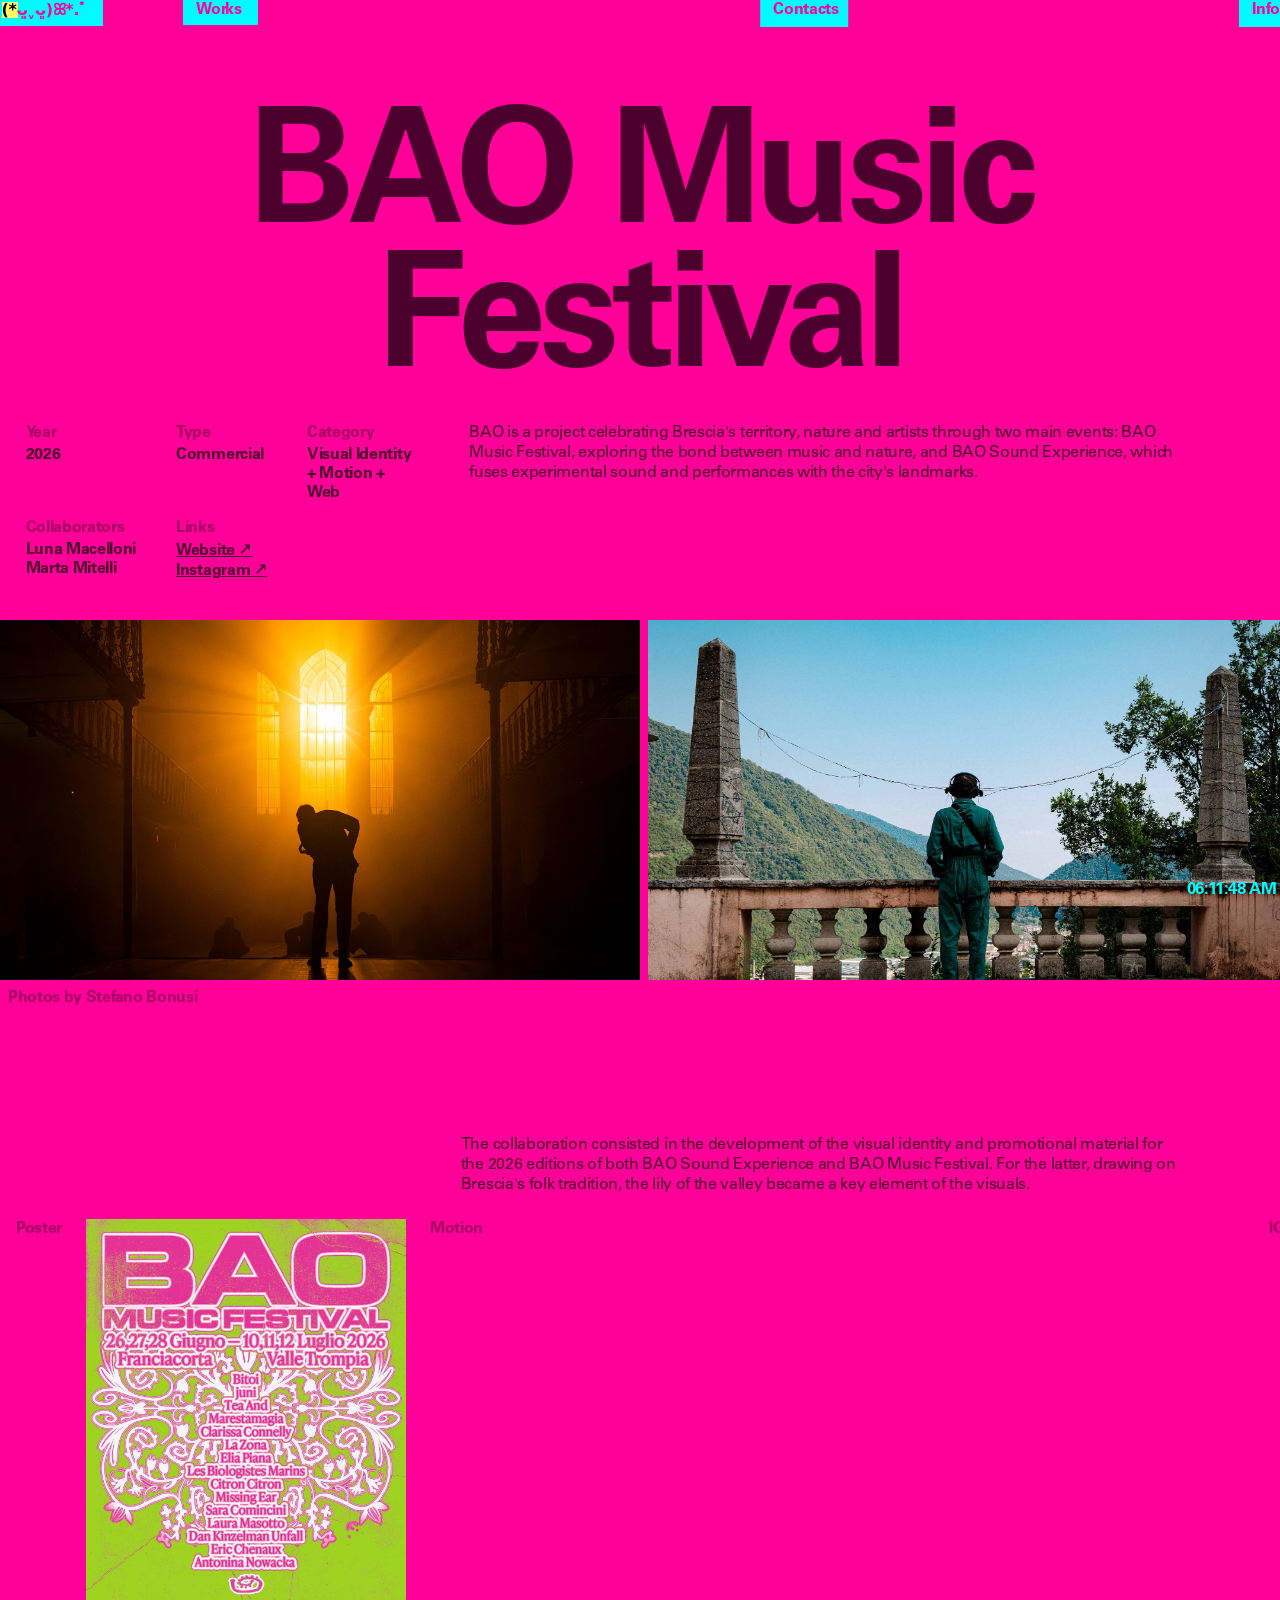
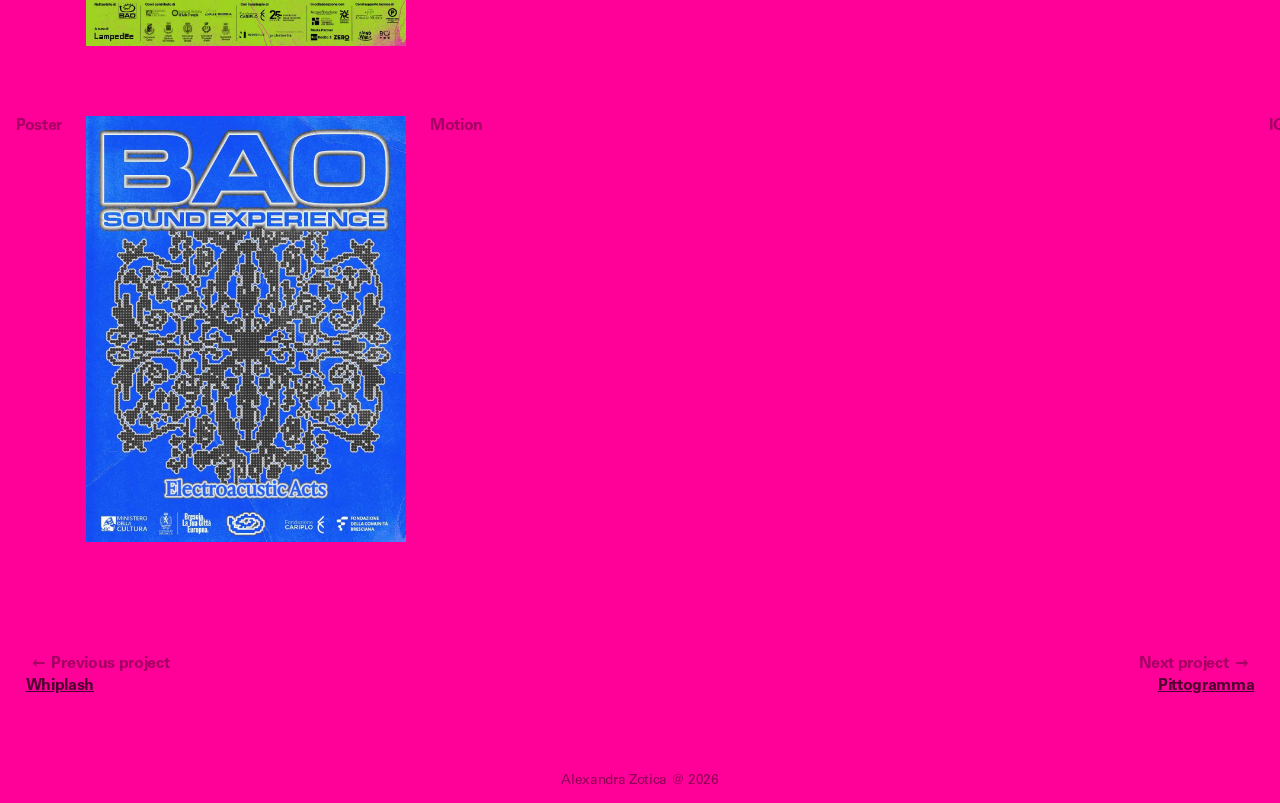
==== project/BAO-Music-Festival.html @ d44a7989 "Add website files" ====
<!DOCTYPE html>
<html lang="en">
<head>
    <meta charset="UTF-8">
    <meta name="viewport" content="width=device-width, initial-scale=1.0">
    <title>Alexandra Zotica - Portfolio (*ᴗ͈ˬᴗ͈)ꕤ*.ﾟ</title>
    <link rel="stylesheet" href="../style.css">
    <link rel="stylesheet" href="../project-page-style.css">
</head>
<body>

  <div id="custom-cursor"><div class="cursor-shape"></div></div>

  <span id="fixed">

<span id="az">
  <a href="../index.html" aria-label="Alexandra Zotica">
<span class="az-letter az-rest" style="--i:0;--d:.45s" aria-hidden="true">A</span><span class="az-letter az-rest" style="--i:1;--d:.405s" aria-hidden="true">l</span><span class="az-letter az-rest" style="--i:2;--d:.36s" aria-hidden="true">e</span><span class="az-letter az-rest" style="--i:3;--d:.315s" aria-hidden="true">x</span><span class="az-letter az-rest" style="--i:4;--d:.27s" aria-hidden="true">a</span><span class="az-letter az-rest" style="--i:5;--d:.225s" aria-hidden="true">n</span><span class="az-letter az-rest" style="--i:6;--d:.18s" aria-hidden="true">d</span><span class="az-letter az-rest" style="--i:7;--d:.135s" aria-hidden="true">r</span><span class="az-letter az-rest" style="--i:8;--d:.09s" aria-hidden="true">a</span><span class="az-letter az-rest" style="--i:9;--d:.045s" aria-hidden="true">&nbsp;</span><span class="az-letter az-rest" style="--i:10;--d:.405s" aria-hidden="true">Z</span><span class="az-letter az-rest" style="--i:11;--d:.333s" aria-hidden="true">o</span><span class="az-letter az-rest" style="--i:12;--d:.261s" aria-hidden="true">t</span><span class="az-letter az-rest" style="--i:13;--d:.189s" aria-hidden="true">i</span><span class="az-letter az-rest" style="--i:14;--d:.117s" aria-hidden="true">c</span><span class="az-letter az-rest" style="--i:15;--d:.045s" aria-hidden="true">a</span>
<span class="az-kao" aria-hidden="true">
  <span class="kao-rest">(*ᴗ͈ˬᴗ͈)ꕤ*.ﾟ</span>
  <span class="kao-hover">ദ്ദി(｡•̀ ,&lt;)~✩‧₊</span>
</span>
  </a>
</span>

<a class="menu-item menu-link" id="works" href="../see-all.html" data-hover-label="Works">
  <span class="label">Works</span>
</a>

<span class="menu-item flicker-item" id="contacts" data-hover-label="Contacts">
  <span class="label">Contacts</span>
  <span class="panel">
    <span class="content">
      <span class="links">
        <span id="email" class="row" data-hover-label="alexandrazotica.work@gmail.com"><a href="mailto:alexandrazotica.work@gmail.com">Email</a><span class="row-mask"></span></span>
        <span class="row" data-hover-label="@c0ldbluerain"><a href="https://www.instagram.com/c0ldbluerain/" target="_blank">Instagram</a><span class="row-mask"></span></span>
        <span class="row" data-hover-label="@alexandrazotica"><a href="https://vimeo.com/alexandrazotica" target="_blank">Vimeo</a><span class="row-mask"></span></span>
        <span class="row" data-hover-label="@alexandrazotica"><a href="https://www.linkedin.com/in/alexandrazotica/" target="_blank">Linkedin</a><span class="row-mask"></span></span>
      </span>
    </span>
  </span>
</span>

<span class="menu-item flicker-item" id="info" data-hover-label="Info">

  <span class="label">Info</span>
  <span class="panel">
    <span class="content">
      <span class="top-row">
        <p class="info-text">
          Alexandra Zotica is a designer working across motion, video and editorial design with an interest for 
          projects of social, political and cultural relevance. Romanian, raised and based in Milan,
          studied in Barcelona and Hong Kong.
        </p>
      </span>

      <span class="info-lower-row">

        <span class="container-info-block">
  <span class="info-block">
    <span class="info-block-title">Work</span>
    <span class="work-entries">

      <span class="work-entry">
        <span class="work-date">Jul 2025 – Present</span>
        <span class="work-title">BAO Music Festival</span>
        <span class="work-desc">Art director, graphic designer,
motion designer & video editor</span>
      </span>

      <span class="work-entry">
        <span class="work-date">Sept 2023 - Jun 2025</span>
        <span class="work-title">Lab Immagine - Politecnico di Milano</span>
        <span class="work-desc">Motion designer, videomaker
and photographer</span>
      </span>

      <span class="work-entry">
        <span class="work-date">Nov 2024</span>
        <span class="work-title">Filmmaker Festival</span>
        <span class="work-desc">Volunteered as video editor
and photographer</span>
      </span>

    </span>
  </span>
</span>

<span class="container-info-block">
  <span class="info-block">
    <span class="info-block-title">Education</span>
    <span class="work-entries">

      <span class="work-entry">
        <span class="work-date">2024 – Present</span>
        <span class="work-title">Master’s Degree
in Communication Design</span>
        <span class="work-desc">Politecnico di Milano
Milan, Italy</span>
      </span>

      <span class="work-entry">
        <span class="work-date">Jan 2026 - May 2026</span>
        <span class="work-title">Erasmus Experience
in Illustration</span>
        <span class="work-desc">Hong Kong Design Institute, Hong Kong</span>
      </span>

      <span class="work-entry">
        <span class="work-date">2021 - 2024</span>
        <span class="work-title">Bachelor’s Degree
in Communication Design</span>
        <span class="work-desc">Politecnico di Milano
Milan, Italy</span>
      </span>

       <span class="work-entry">
        <span class="work-date">Jan 2024 - Jun 2024</span>
        <span class="work-title">Erasmus Experience
in Audiovisual Design</span>
        <span class="work-desc">ESDi - Universitat Ramon Ull
Barcelona, Spain</span>
      </span>

    </span>
  </span>
</span>

        <span class="container-info-block">
          <span class="info-block">
            <span class="info-block-title">Exhibitions</span>
            <span class="info-block-years">
              <span class="year-group">
                <span class="year-label">2026</span>
                <span class="info-block-list">
                  <span><a href="https://streambeefvibes.densitydesign.org" target="_blank">Stream Beef Vibes</a>, Stecca 3, Milan</span>
                </span>
              </span>

              <span class="year-group">
                <span class="year-label">2025</span>
                <span class="info-block-list">
                  <span><a href="https://www.meetcenter.it/en/event/the-new-atlas-of-digital-art-2025-immersive-frontiers/" target="_blank">The New Atlas of Digital Art</a>, MEET, Milan</span>
                  <span><a href="https://www.graphicdays.it/neologia/everything-that-i-am-not-alexandra-zotica/" target="_blank">Neologia</a>, Graphic Days, Turin</span>
                  <span><a href="https://www.instagram.com/reel/DIoC3P-IA_e/?utm_source=ig_web_copy_link&stkn=MzRlODBiNWFlZA==" target="_blank">Anthropogenic Scenarios</a>, Salone Satellite, Milan</span>
                  <span><a href="https://www.instagram.com/reel/DI9LnVRoRi1/?utm_source=ig_web_copy_link&stkn=MzRlODBiNWFlZA==" target="_blank">Interdependence</a>, Fabbrica del Vapore, Milan</span>
                  <span><a href="https://www.instagram.com/p/DH8GaDlteWu/?utm_source=ig_web_copy_link&stkn=MzRlODBiNWFlZA==" target="_blank">Uffa Film Fest</a>, Urbino</span>
                </span>
              </span>

              <span class="year-group">
                <span class="year-label">2024</span>
                <span class="info-block-list">
                  <span><a href="https://www.antidisciplinarylab.it/rawscenarios/" target="_blank">Raw Scenarios</a>, Dotdotdot, Milan</span>
                </span>
              </span>
            </span>
          </span>

          <span class="info-block">
            <span class="info-block-title" style="padding-right:1.5rem">Features</span>
            <span class="info-block-years">
              <span class="year-group">
                <span class="year-label">2025</span>
                <span class="info-block-list">
                  <span>Graincore March</span>
                  <span>Urbanvoid Vol.2</span>
                </span>
              </span>

              <span class="year-group">
                <span class="year-label">2024</span>
                <span class="info-block-list">
                  <span><a href="https://www.nomosedizioni.it/libro/9791259582126" target="_blank">Design della Comunicazione. Vent'anni di nuovo</a></span>
                </span>
              </span>
            </span>
          </span>
        </span>

      </span>

    </span>
  </span>

</span>

  <span class="hour">14:37:22</span>

</span>

<header class="project-header"
  data-collaborators="Luna Macelloni, Marta Mitelli"
  data-links="Website|https://www.progettobao.com; Instagram|https://www.instagram.com/progetto.bao/">

  <span class="project-title" id="project-title">BAO Music Festival</span>

  <div class="project-body">
    <div class="project-attrs" id="project-attrs"></div>

    <div class="project-description">
  <p>BAO is a project celebrating Brescia's territory, nature and artists through two main events: BAO Music Festival, exploring the bond between music and nature, and BAO Sound Experience, which fuses experimental sound and performances with the city's landmarks.</p>
</div>
  </div>
</header>

<section class="project-gallery-h">
  <figure>
    <img src="../assets/projects/BAO/bao-1.jpg" alt="BAO 2026 poster" loading="lazy" style="--w: 50vw; --w-mobile: 80vw;">
  </figure>
    <figure>
    <img src="../assets/projects/BAO/bao-6.jpg" alt="BAO 2026 poster" loading="lazy" style="--w: 50vw; --w-mobile: 80vw;">
  </figure>
  <figure>
    <img src="../assets/projects/BAO/bao-4.jpg" alt="BAO 2026 poster" loading="lazy" style="--w: 50vw; --w-mobile: 80vw;">
  </figure>
  <figure>
    <img src="../assets/projects/BAO/bao-5.jpg" alt="BAO 2026 poster" loading="lazy" style="--w: 50vw; --w-mobile: 80vw;">
  </figure>
</section>

<span class="photo-caption">Photos by Stefano Bonusi</span>

<div class="project-footer">
  <div class="project-description">
  <p>The collaboration consisted in the development of the visual identity and promotional material for the 2026 editions of both BAO Sound Experience and BAO Music Festival. For the latter, drawing on Brescia's folk tradition, the lily of the valley became a key element of the visuals.</p>
</div>
</div>

<section class="project-gallery-h">

  <div class="gallery-label"><span>Poster</span></div>
  <figure>
    <img src="../assets/projects/BAO/bao-poster 1.jpg" alt="BAO poster" loading="lazy" alt="BAO 2026 poster" loading="lazy" style="--w: 25vw; --w-mobile: 80vw;">
  </figure>

  <div class="gallery-label"><span>Motion</span></div>

  <figure>
      <a class="video-full-link" 
     href="https://www.instagram.com/reel/DW4Go3JAXb-/?utm_source=ig_web_copy_link&stkn=MzRlODBiNWFlZA==" 
     target="_blank" 
     rel="noopener"
     data-cursor-label="Watch full video"
     >
    <video data-src="../assets/projects/BAO/bao-11.mp4" muted loop playsinline webkit-playsinline preload="none"  style="--w: 18.8vw; --w-mobile: 75vw;"></video>
  </a>
  </figure>
  <figure>
    <video src="../assets/projects/BAO/bao-12.mp4" muted autoplay loop playsinline webkit-playsinline preload="auto" style="--w: 18.8vw; --w-mobile: 75vw;"></video>
  </figure>
  <figure>
      <a class="video-full-link" 
     href="https://www.instagram.com/reel/DXFI6l3E9Tg/?utm_source=ig_web_copy_link&stkn=MzRlODBiNWFlZA==" 
     target="_blank" 
     rel="noopener"
     data-cursor-label="Watch full video"
     >
    <video data-src="../assets/projects/BAO/bao-13.mp4" muted loop playsinline webkit-playsinline preload="none"  style="--w: 18.8vw; --w-mobile: 75vw;"></video>
  </a>  </figure>

    <div class="gallery-label"><span>IG Posts</span></div>
      
      <figure class="figure-quad">
  <div class="figure-quad-row">
      <img src="../assets/projects/BAO/bao-18.jpg" alt="BAO poster" loading="lazy">
      <img src="../assets/projects/BAO/bao-19.jpg" alt="BAO poster" loading="lazy">
  </div>
    <div class="figure-quad-row">
      <img src="../assets/projects/BAO/bao-20.jpg" alt="BAO poster" loading="lazy">
       <img src="../assets/projects/BAO/bao-21.jpg" alt="BAO poster" loading="lazy">
    </div>
      </figure>


            <div class="gallery-label"><span>Website</span></div>
<figure>
 <a class="video-full-link" 
     href="https://www.progettobao.com/franciacorta-w1/" 
     target="_blank" 
     rel="noopener"
     data-cursor-label="Check out the website"
     >
    <video data-src="../assets/projects/BAO/bao-26.mp4" muted loop playsinline webkit-playsinline preload="none"  style="--w: 30vw; --w-mobile: 80vw;"></video>
  </a>  </figure>

</section>

<section class="project-gallery-h">

    <div class="gallery-label"><span>Poster</span></div>

  <figure>
    <img src="../assets/projects/BAO/bao-poster 2.jpg" loading="lazy" style="--w: 25vw; --w-mobile: 80vw;">
  </figure>

    <div class="gallery-label"><span>Motion</span></div>

    <figure>
      <a class="video-full-link" 
     href="https://www.instagram.com/reel/DXwuQZBCSAP/?utm_source=ig_web_copy_link&stkn=MzRlODBiNWFlZA==" 
     target="_blank" 
     rel="noopener"
     data-cursor-label="Watch full video"
     >
    <video data-src="../assets/projects/BAO/bao-14.mp4" muted loop playsinline webkit-playsinline preload="none" style="--w: 18.8vw; --w-mobile: 75vw;"></video>
  </a>
</figure>
<figure>
      <a class="video-full-link" 
     href="https://www.instagram.com/reel/DWWvMkqCdSr/?utm_source=ig_web_copy_link&stkn=NTc4MTIwNjQ2YQ==" 
     target="_blank" 
     rel="noopener"
     data-cursor-label="Watch full video"
     >
    <video data-src="../assets/projects/BAO/bao-15.mp4" muted loop playsinline webkit-playsinline preload="none" style="--w: 18.8vw; --w-mobile: 75vw;"></video>
  </a>  </figure>
  <figure>
      <a class="video-full-link" 
     href="https://www.instagram.com/reel/DUGiog3lasC/?utm_source=ig_web_copy_link&stkn=MzRlODBiNWFlZA==" 
     target="_blank" 
     rel="noopener"
     data-cursor-label="Watch full video"
     >
    <video data-src="../assets/projects/BAO/bao-16.mp4" muted loop playsinline webkit-playsinline preload="none" style="--w: 18.8vw; --w-mobile: 75vw;"></video>
  </a>  </figure>

      <div class="gallery-label"><span>IG Posts</span></div>

<figure class="figure-quad">
  <div class="figure-quad-row">
      <img src="../assets/projects/BAO/bao-22.jpg" alt="BAO poster" loading="lazy">
      <img src="../assets/projects/BAO/bao-23.jpg" alt="BAO poster" loading="lazy">
  </div>
    <div class="figure-quad-row">
      <img src="../assets/projects/BAO/bao-24.jpg" alt="BAO poster" loading="lazy">
       <img src="../assets/projects/BAO/bao-25.jpg" alt="BAO poster" loading="lazy">
    </div>
      </figure>

            <div class="gallery-label"><span>Website</span></div>
<figure>
 <a class="video-full-link" 
     href="https://www.progettobao.com/bao-sound-experience/" 
     target="_blank" 
     rel="noopener"
     data-cursor-label="Check out the website"
     >
    <video data-src="../assets/projects/BAO/bao-27.mp4" muted loop playsinline webkit-playsinline preload="none" style="--w: 30vw; --w-mobile: 80vw;"></video>
  </a>  </figure>
</section>

<footer class="site-footer">
  <p>Alexandra Zotica @ 2026</p>
</footer>
    <script src="../script.js"></script>
    <script src="../project-page.js"></script>
</body>
</html>
---- style.css ----
/* ==========================================================================
   FONTS
   ========================================================================== */

@font-face {
	font-family: 'Univers';
	src: url('assets/font/Univers-Bold.otf') format('opentype');
	font-weight: 700;
	font-style: normal;
	font-display: swap;
}

@font-face {
	font-family: 'Univers';
	src: url('assets/font/Univers.otf') format('opentype');
	font-weight: 500;
	font-style: normal;
	font-display: swap;
}

/* ---- Loader ---- */
#loader {
  position: fixed;
  inset: 0;
  z-index: 9997;               /* below the glitch overlay (9998) so the exit can play over it */
  display: none;
  flex-direction: column;
  justify-content: flex-end;
  padding: 2rem;
  background: var(--glitch-deep);
  color: var(--glitch-bright);
}
html.loading #loader { display: flex; }
html.loading { overflow: hidden; }

#loader-label {
  font-size: .8rem;
  letter-spacing: .2em;
  text-transform: uppercase;
  opacity: .7;
}

#loader-count {
  font-size: clamp(6rem, 22vw, 20rem);
  line-height: .85;
  font-variant-numeric: tabular-nums;
  text-shadow: -4px 0 rgba(0, 90, 255, .9), 4px 0 rgba(0, 251, 255, .45);
  animation: loader-jitter .6s steps(1, end) infinite;
}

#loader-bar {
  height: 2px;
  margin-top: 1.5rem;
  background: rgba(0, 251, 255, .2);
}
#loader-bar i {
  display: block;
  width: 0;
  height: 100%;
  background: var(--glitch-bright);
  box-shadow: 0 0 12px var(--glitch-bright);
}

@media (prefers-reduced-motion: reduce) {
  #loader-count { animation: none; }
}

/* ==========================================================================
   RESET / BASE
   ========================================================================== */

* {
  cursor: none; /* hide the native cursor everywhere */
}

html, body {
  margin: 0;
  padding: 0;
}

:root{
	--base-font: 'Univers', system-ui, -apple-system, 'Segoe UI', Roboto, Helvetica, Arial, sans-serif;
  --sticky-offset: 6rem;
  --scrollbar-color: rgb(255, 0, 153);
  --accent-bg: rgb(255, 0, 153); /* new — shared background driver */
}

body {
  font-family: var(--base-font);
  font-weight: 700;
  font-size: 1rem;
  color: rgba(0, 0, 0, 0.7);
  letter-spacing: -0.02em;
  background-color: var(--accent-bg);   /* was a literal rgb() value */
  transition: background-color .3s ease;
  overflow-x: hidden;
}

a {
    text-decoration: none;
    color: inherit;
    color:rgba(0, 0, 0, 0.7);
}

/* ==========================================================================
   CUSTOM CURSOR
   ========================================================================== */

#custom-cursor {
  position: fixed;
  top: 0;
  left: 0;
  pointer-events: none;
  z-index: 999999;
    mix-blend-mode: difference;
}

.cursor-shape {
  width: 20px;
  height: 20px;
  background-color: rgb(255, 0, 153);
  clip-path: inset(2px); /* square */
  transform: scale(1);
  transform-origin: center;
  transition: transform .15s ease;
  z-index: 999999;
}

.cursor-shape.hover-target {
  transform: scale(1.8);
}

.dust-particle {
  position: fixed;
  top: 0;
  left: 0;
  pointer-events: none;
  z-index: 999998; /* under #custom-cursor's 999999 */
  mix-blend-mode: difference;
  background-color: rgb(255, 0, 153);
  opacity: 0.9;
  transition: transform .6s ease-out, opacity .6s ease-out;
  will-change: transform, opacity;
}

/* ==========================================================================
   HEADER / FIXED NAV (name, clock, Works / Contacts / Info menus)
   ========================================================================== */

#fixed {
  gap: 0.25rem;
  position: fixed;
  top: 0;
  left: 0;
  right: 0;
  width: 100%;
  display: flex;
  flex-direction: row;
  justify-content: space-between;
  box-sizing: border-box;
  z-index: 95000;      /* new — higher than #hover-display */
}

#az a {
  display: inline-flex;
  align-items: baseline;
  overflow: hidden;
  color: rgb(255, 0, 153);
  background-color: rgba(0, 251, 255, 1); /* was missing the alpha value — invalid before */
  padding: 0rem 1rem 0.4rem 0.1rem;
  mix-blend-mode: difference;
}

.menu-item.menu-link {
  display: inline-block;
  background-color: rgb(255, 0, 153);
  padding: 0rem 1rem 0.4rem 0.8rem;
}

.az-letter {
  display: inline-block;
  white-space: pre;
}

.az-rest {
  max-width: 0;
  opacity: 0;
  overflow: hidden;
  transition: max-width 0s step-end, opacity .08s linear;
  transition-delay: var(--d);
}

#az:hover .az-rest {
  max-width: 1.5em;
  opacity: 1;
  transition-delay: calc(.15s + var(--i) * .045s);
  transition-timing-function: step-end, linear;
}

.az-z-short {
  max-width: 1.2em;
  opacity: 1;
  transition: max-width .2s ease, opacity .12s ease;
  transition-delay: .405s; /* both words now finish erasing at exactly this moment */
}

#az:hover .az-z-short {
  max-width: 0;
  opacity: 0;
  transition: max-width .15s ease .05s, opacity .1s ease .05s;
}

#az .az-kao {
  display: inline-block;
  position: relative;
  white-space: nowrap;
  font-family: "Noto Sans Malayalam", system-ui, sans-serif;
  transition: margin-left .35s ease;
}

/* at rest: only the first face */
#az .kao-hover {
  display: none;
}

/* on hover: swap faces and leave a gap after the name */
#az:hover .kao-rest {
  display: none;
}
#az:hover .kao-hover {
  display: inline;
}
#az:hover .az-kao {
  margin-left: .4em;
}

.hour {
  color: rgba(0, 251, 255);
  font-size: 1.05rem;
  letter-spacing: -0.02em;
    position: fixed;
  bottom: 0rem;
  right: 0.2rem;
  z-index: 10;
}

/* ---- Menu-item mask-expand panel (shared behavior) ---- */

.menu-item {
  position: relative;
  align-self: flex-start;   /* don't stretch to #fixed's full height */
  --panel-width: 100%;
  --panel-height: 100%;
    z-index: 1;
}

.menu-item.show-menu {
  z-index: 2;
}

.menu-item .label {
  position: relative;
  z-index: 100000;
  display: inline-block;   /* so it only wraps the word "Info", not the full flex width */
  color: rgba(0, 251, 255);
  transition: opacity .2s ease;
}

.menu-item.show-menu .label {
  opacity: 0;
  pointer-events: none;
}

.menu-item .panel {
  position: absolute;
  left: -0.8rem;
  width: calc(100% + 1.4rem);   
  height: calc(100% + 0.5rem);   
  z-index: 1;
  background-color: rgb(255, 0, 153);
  transition: width .3s ease, height .3s ease, top .3s ease, left .3s ease;
}

.menu-item.show-menu .panel {
  top: 0;
  left: 0;
    backdrop-filter: blur(4px);
  -webkit-backdrop-filter: blur(4px);
}

.flicker-item .panel.flicker {
  animation: panel-flicker .12s steps(1, end) 2;
}

@keyframes panel-flicker {
  0%, 100% { opacity: 1; }
  50%      { opacity: 0; }
}

.menu-item .panel .content {
  display: none;
  white-space: nowrap;
  padding: 1.5rem 0rem;
  font-weight: 500;
  text-align: left;
  color: rgb(0, 0, 0);
}

.menu-item.show-menu .panel .content {
  display: flex;
  flex-direction: column;   
}

.menu-item.show-menu {
  --panel-width: clamp(16rem, 90vw, 32rem);
  --panel-height: clamp(22rem, 100vh, 40rem);
}

.menu-item.show-menu .panel {
  top: 0;
  right: 0;
  left: auto;              
  width: calc(var(--panel-width) + 2rem);
height: calc(var(--panel-height) + 0.1rem);
}

.content .row {
  position: relative;
  display: block;
}

.content .row-mask {
  position: absolute;
  width: 94%;                  /* narrower than the row, not edge-to-edge */
  background-color: rgb(255, 0, 153, 0.85);  /* matches your panel color */
  pointer-events: none;
  transition: opacity .2s ease;
}

.content .row:hover .row-mask {
  opacity: 0;
}

/* ---- Works / Contacts (flyout panels, wide link rows) ---- */

.top-row {
  display: flex;
  flex-direction: row;
  align-items: flex-start;
  gap: 1.5rem;
}

.links {
  display: flex;
  flex-direction: column;
}

#works {
  transform: translateX(clamp(-20rem, -20vw, 0rem));
}

#contacts { 
  transform: translateX(clamp(-6rem, -6vw, 0rem));
}

#works.show-menu .panel, #contacts.show-menu .panel {
  position: absolute;
  top: 0;
  left: -1rem;      /* was 0 — now extends further left of the label */
  right: auto;
  width: calc(var(--panel-width)+2rem);
  height: calc(var(--panel-height)+0.1rem);
  overflow: visible;
  background-color: rgba(0, 251, 255, 0.85);
  padding: 1.5rem 1.5rem 0.5rem 2rem;
  transition: width .3s ease, height .3s ease, left .3s ease;
}

#works.show-menu .panel .content, #contacts.show-menu .panel .content {
  position: static;       /* was fixed — panel now handles positioning, content just flows inside it */
  display: flex;
  flex-direction: column;
  align-items: flex-start;
}

#works .content .row a, #contacts .content .row a {
  font-size: clamp(2.5rem, 6vw, 5rem);
  font-weight: 700;
}

#works .content .row-mask, #contacts .content .row-mask {
  top: 0;
  left: 2%;
  width: 95%;
  height: 80%;
}

/* ---- Info panel (bio, work, education, exhibitions, features) ---- */

.info-text {
  margin: 0 0 .8rem 0;
  font-weight: 500;
  white-space: normal;
  max-width: min(25rem, 90vw);
      color:rgba(0, 0, 0, 0.7);
}

.container-info-block {
    display: flex;
    flex-direction: column;
    gap: 1rem;
}

.info-block {
  display: flex;
  flex-direction: row;
  align-items: flex-start;
  gap: 1.5rem;
  margin-top: 1rem;
  white-space: normal;
}

.info-block-title {
  flex: 0 0 auto;           
  font-weight: 700;
  font-size: 1.2rem;
color:rgba(0, 0, 0, 0.7);
}

.info-block-list {
  display: flex;
  flex-direction: column;
  font-weight: 500;
      color:rgba(0, 0, 0, 0.7);
}

.info-block-list a {
  text-decoration: underline;
}

.info-block-years {
  display: flex;
  flex-direction: column;
  gap: .8rem;
}

#info.show-menu {
  --panel-width: clamp(70rem, 150vw, 80rem);
  --panel-height: clamp(24rem, 80vh, 56rem);
}

#info.show-menu .panel {
    background-color: rgba(0, 251, 255, 0.85);
}

#info.show-menu .panel .content {
  padding-left: 1rem;
}

.year-group {
  display: flex;
  flex-direction: row;
  align-items: flex-start;
  gap: 1rem;
        color:rgba(0, 0, 0, 0.7);
}

.year-label {
  flex: 0 0 auto;
  width: 3rem;
  font-weight: 500;
}

.intro-text {
  margin: 0 0 1rem 35rem;
  font-weight: 500;
  white-space: normal;
  max-width: min(30rem, 100vw);
      color:rgba(0, 0, 0, 0.7);
}

.info-lower-row {
  display: flex;
  flex-direction: row;
  align-items: flex-start;
  gap: 2rem;
}

.work-entries {
  display: flex;
  flex-direction: column;
  gap: 1.2rem;
}

.work-entry {
  display: flex;
  flex-direction: column;
  gap: .2rem;
}

.work-date {
  font-size: .8em;
  font-weight: 500;
  color: rgba(0, 0, 0, 0.7);
}

.work-title {
  font-weight: 700;
    color: rgba(0, 0, 0, 0.7);
}

.work-desc {
  font-weight: 500;
  white-space: normal;
  max-width: 16rem;
      color: rgba(0, 0, 0, 0.7);
}

/* ==========================================================================
   RESPONSIVE — MOBILE / SMALL SCREENS
   ========================================================================== */

@media (max-width: 768px) {

  .hour {
  display: none;
}

  /* ---- Header nav: stack instead of wrap awkwardly ---- */
  #fixed {
    display: flex;
  flex-wrap: wrap;
  align-items: flex-start;
  justify-content: space-between;   /* or space-around */
  gap: 0.5rem;
  }

  .menu-item,
.menu-item.menu-link {
  flex: 0 0 auto;
  text-align: left;
}

#works { max-width: 3rem; transform: none; }
#info {transform: none}
#contacts     { max-width: 4.5rem; transform:none; }   /* enough to fit "Contacts" on one line */

.menu-item .label,
.menu-item.menu-link {
  white-space: nowrap;
}

  #contacts.show-menu .panel {
    right: 0;
    left: auto;
    height: clamp(12rem, 23vh, 50rem);
    width: clamp(12rem, 22vh, 20rem);
    padding: 0rem 1rem 2rem 1rem;
  }

  /* ---- Info panel: full-width, single column ---- */
  
  #info.show-menu .panel {
  left: auto;
  right: 0;
  width: 83vw;
  height: 90vh;
  font-size: clamp(0.95rem, 2vw, 1rem);
  height: clamp(31.3rem, 83.5vh, 62.6rem); 
  overflow-y:auto;
}

#info.show-menu .panel .content {
  padding: 1rem 1rem;
}

  .info-lower-row {
    flex-direction: column;
    gap: 1.25rem;
  }

  .info-block {
    flex-direction: column;
    gap: 0.5rem;

  }

  .info-block-title {
    width: auto;
  }

  .intro-text {
    margin: 0 0 1rem 0; /* the 35rem desktop offset breaks entirely on mobile */
    max-width: 100%;
  }

  /* ---- Video info row: smaller, safer margins ---- */
  #video-label {
    font-size: clamp(1.1rem, 5vw, 1.6rem);
  }

    /* ---- emoji fix ---- */
  #az.kao-swap .kao-rest {
    display: none;
  }
  #az.kao-swap .kao-hover {
    display: inline;
  }
  #az.kao-swap .az-kao {
    margin-left: .4em;
  }
}

@media (max-width: 480px) {
  /* ---- Extra-narrow phones: tighten further ---- */
  #info.show-menu {
    --panel-width: 100vw;
    --panel-height: 100vh;
  }

  #info.show-menu .panel {
    top: 0;
  left: auto;
  right: 0;
  border-radius: 0;
  }
}

.site-footer {
  text-align: center;
  font-size: 0.85rem;
  font-weight: 500;
  opacity: 0.6;
  color:  rgba(0, 0, 0, 0.75);
}
---- project-page-style.css ----
/* fixed — excludes the cursor from the blur */
html:has(#info.show-menu) body > *:not(#fixed):not(#custom-cursor),
html:has(#works.show-menu) body > *:not(#fixed):not(#custom-cursor),
html:has(#contacts.show-menu) body > *:not(#fixed):not(#custom-cursor) {
  filter: blur(20px);
  transition: filter .3s ease;
}

.menu-item .label {
       color: rgb(255, 0, 153);
}

.menu-item .panel {
  background-color: rgba(0, 251, 255);
}

.menu-item.menu-link {
         color: rgb(255, 0, 153);
  display: inline-block;
  background-color: rgba(0, 251, 255);
  padding: 0rem 1rem 0.4rem 0.8rem;
}

.project-header {
  display: flex;
  flex-direction: column;
  align-items: center;
  text-align: center;
  padding: 12vh 2vw 2rem;   /* raise or lower the title by changing 30vh */
}

.project-title {
  font-size: 10rem;
  letter-spacing: -0.4rem;
  line-height: .9;
  max-width: 100%;
  overflow-wrap: break-word;
}
.project-body {
  align-self: stretch;               /* full width, so the columns can split */
  display: grid;
  grid-template-columns: 1fr 2fr;    /* attributes left, paragraph right */
  gap: 4vw;
  margin-top: 3vh;
  text-align: left;
}

.project-attrs {
  display: grid;
  grid-template-columns: repeat(3, auto);
  justify-content: start;
  gap: 1em 2.5em;
  font-size: 1rem;
}

.attr { display: flex; flex-direction: column; gap: .2em; }
.attr-label { opacity: .5; }
.attr-value { display: flex; flex-direction: column; }
.attr-value a { text-decoration: underline; }

.project-description {
font-weight: 500;
  max-width: 80ch;
}

.project-description p {
margin-top: 0;
}

@media (max-width: 700px) {
 .project-title {
font-size: clamp(3rem, 16vw, 7rem);
letter-spacing: -0.15rem;}
.project-body { grid-template-columns: 1fr; }
.project-description { order: 1; }
.project-attrs { order: 2; }
}

.project-gallery-h,
.project-gallery-v {
  gap: 0.5rem;
  display: flex;
  align-items: flex-start;   /* add this line */
  overflow-x: auto;
  overflow-y: hidden;
  padding: 0.5rem 0 0 0;
  scroll-snap-type: x proximity;
  scroll-padding-left: 2vw;
  overscroll-behavior-x: contain;
  scrollbar-width: none;
}

.project-gallery-h::-webkit-scrollbar, .project-gallery-v::-webkit-scrollbar { display: none; }

.project-gallery-h figure, .project-gallery-v figure {
  flex: 0 0 auto;
  margin: 0;
  scroll-snap-align: start;
}

.project-gallery-h img,
.project-gallery-h video,
.figure-center-video video {
  display: block;
  height: auto;
  width: var(--w, auto);         
  max-width: none;
  user-select: none;
  -webkit-user-drag: none;
}

.project-gallery-v img,
.project-gallery-v video {
  display: block;
  height: 70vh;
  width: auto;          /* was 80vw: this is what forced everything into the same box */
  max-width: none;
  user-select: none;
  -webkit-user-drag: none;
}

.photo-caption {
display: block;
  padding: 0.5rem 0.5rem 0;   /* the 2vw lines the caption up with the header */
  opacity: .5;
}

#gallery-cursor {
  position: fixed;
  top: 0;
  left: 0;
  z-index: 10000;
  padding: 0 .8em .8em;
  color: rgba(0, 251, 255);
  mix-blend-mode: difference;
  font-size: 1rem;
  white-space: nowrap;
  pointer-events: none;
  opacity: 0;
  transition: opacity .2s ease;
}

#gallery-cursor.visible { opacity: 1; }

/* hide your round cursor only while the label is showing */
.gallery-hover #custom-cursor { opacity: 0 !important; }

.figure-quad {
  flex: 0 0 auto;
  margin: 0;
  scroll-snap-align: start;
  width: 40vh;
  display: flex;
  flex-direction: column;
  gap: 0.5rem;
}

.figure-quad-row {
  display: flex;
  gap: 0.5rem;
}

.figure-quad img {
  width: 50%;
  height: auto;
  display: block;
  user-select: none;
  -webkit-user-drag: none;
}

.gallery-scroll-label {
  display: none;
}

.video-watch-button {
  display: none;
}

.figure-center-video {
  display: flex;
  flex-direction: column;
  align-items: center;
  margin: 0;
}

@media (max-width: 700px) {
  body {
    font-size: 0.98rem;
  }
  
  .project-gallery-h img,
  .project-gallery-h video,
  .figure-center-video video {
    width: var(--w-mobile, var(--w, auto));
  }

  .project-gallery-v img,
  .project-gallery-v video {
    height: 50vh;
  }

  .gallery-label span {
    max-width: 6rem;
    font-size: 0.85rem;
  }

  .photo-caption {
    font-size: 0.85rem;
  }

  .project-nav {
    padding: 2rem 4vw;
  }

  .project-nav-title {
    font-size: 0.95rem;
  }

  .figure-quad {
  width: 35vh;
  display: flex;
  flex-direction: column;
  gap: 0.5rem;
}

.figure-quad img {
  width: 50%;
  height: auto;
  display: block;
  user-select: none;
  -webkit-user-drag: none;
}

.gallery-scroll-label {
    display: flex;
    justify-content: flex-end;
    align-items: center;
    gap: 0.4em;
  padding: 0.4rem 0.8rem 0 0;
    font-size: 0.9rem;
    opacity: 0.6;
  }

  .gallery-scroll-arrow {
    display: inline-block;
    animation: nudge-next 1.2s ease-in-out infinite;
  }

  .gallery-scroll-arrow.at-end {
    animation: nudge-prev 1.2s ease-in-out infinite;
  }

   .video-watch-button {
    display: flex;
    align-items: center;
    gap: 0.5em;
    width: fit-content;
    margin-top: 0.5rem;
    padding: 0rem 0.5rem 0.9rem 0;
    background: rgba(0, 251, 255);
    color: rgb(255, 0, 153);
  }

  .video-watch-button svg {
    width: 1.3em;
    height: 1.3em;
    flex-shrink: 0;
  }

  .video-watch-button span {
    white-space: nowrap;
    font-size: 0.9rem;
  }

   #pittogramma-gallery-1 figure {
    order: 1;
  }

  #pittogramma-gallery-1 figure:has(video) {
    order: -1;
  }
}

.project-footer {
  display: grid;
  grid-template-columns: 1fr 2fr;   /* same as .project-body */
  gap: 4vw;                         /* same as .project-body */
  padding-top: 8rem;            /* 2vw matches the header's side padding */
}

.project-footer .project-description {
  grid-column: 2;
}

.project-footer img,
.project-footer video {
  grid-row: 2;
  width: 100%;
  height: auto;
  display: block;
}

@media (max-width: 700px) {
  .project-footer { grid-template-columns: 1fr; padding: 4rem 0 0 0.5rem;}
  .project-footer .project-description { grid-column: 1; }
}

.gallery-label {
  flex: 0 0 auto;
  display: flex;
  align-items: top;         /* vertically centred between the two figures */
  justify-content: center;
  padding: 0 1rem;             /* breathing room next to each figure */
  scroll-snap-align: start;
}

.gallery-label span {
  max-width: 9rem;             /* long labels wrap onto extra lines instead of widening the gap */
  text-align: center;
  white-space: normal;
  opacity: .5;
}

.project-nav {
  display: flex;
  justify-content: space-between;
  gap: 2rem;
  padding: 4rem 2vw;
}

.project-nav-link {
  display: flex;
  flex-direction: column;
  gap: .2em;
}

.project-nav-link.next { margin-left: auto; text-align: right; }

.project-nav-label { opacity: .5; }
.project-nav-title { text-decoration: underline; }

.project-nav-arrow {
  display: inline-block;
  margin: 0 .4em;
}

.project-nav-link.prev .project-nav-arrow { animation: nudge-prev 1.2s ease-in-out infinite; }
.project-nav-link.next .project-nav-arrow { animation: nudge-next 1.2s ease-in-out infinite; }

@keyframes nudge-prev {
  0%, 100% { transform: translateX(0); }
  50%      { transform: translateX(-.6em); }
}

@keyframes nudge-next {
  0%, 100% { transform: translateX(0); }
  50%      { transform: translateX(.6em); }
}

@media (prefers-reduced-motion: reduce) {
  .project-nav-arrow { animation: none !important; }
}

.video-full-link {
  display: block;
  cursor: none; /* let the custom cursor take over, like the rest of the site */
}

.video-full-link video {
  pointer-events: none; /* clicks pass through to the <a>, not the video element */
}

/* add this to project-page-style.css */
.video-link-hover #gallery-cursor {
  opacity: 0 !important;
}

#video-cursor {
  position: fixed;
  top: 0;
  left: 0;
  z-index: 10000;
  display: flex;
  align-items: center;
  gap: .5em;
  padding: 0em 0.7em 0.7em 0;
  background: rgba(0, 251, 255);
  color: rgb(255, 0, 153);
  white-space: nowrap;
  pointer-events: none;
  opacity: 0;
  transform: translate(-50%, -50%);
  transition: opacity .2s ease;
}

#video-cursor.visible { opacity: 1; }

#video-cursor svg {
  width: 2em;
  height: 2em;
  flex-shrink: 0;
}

/* hide the default round cursor while this one is active */
.video-link-hover #custom-cursor { opacity: 0 !important; }

.figure-center-video {
  display: flex;
  flex-direction: column;
  align-items: center;
  margin: 0;
}

.figure-center-video .video-watch-button {
  align-self: flex-start;   /* overrides the parent's align-items just for this child */
}
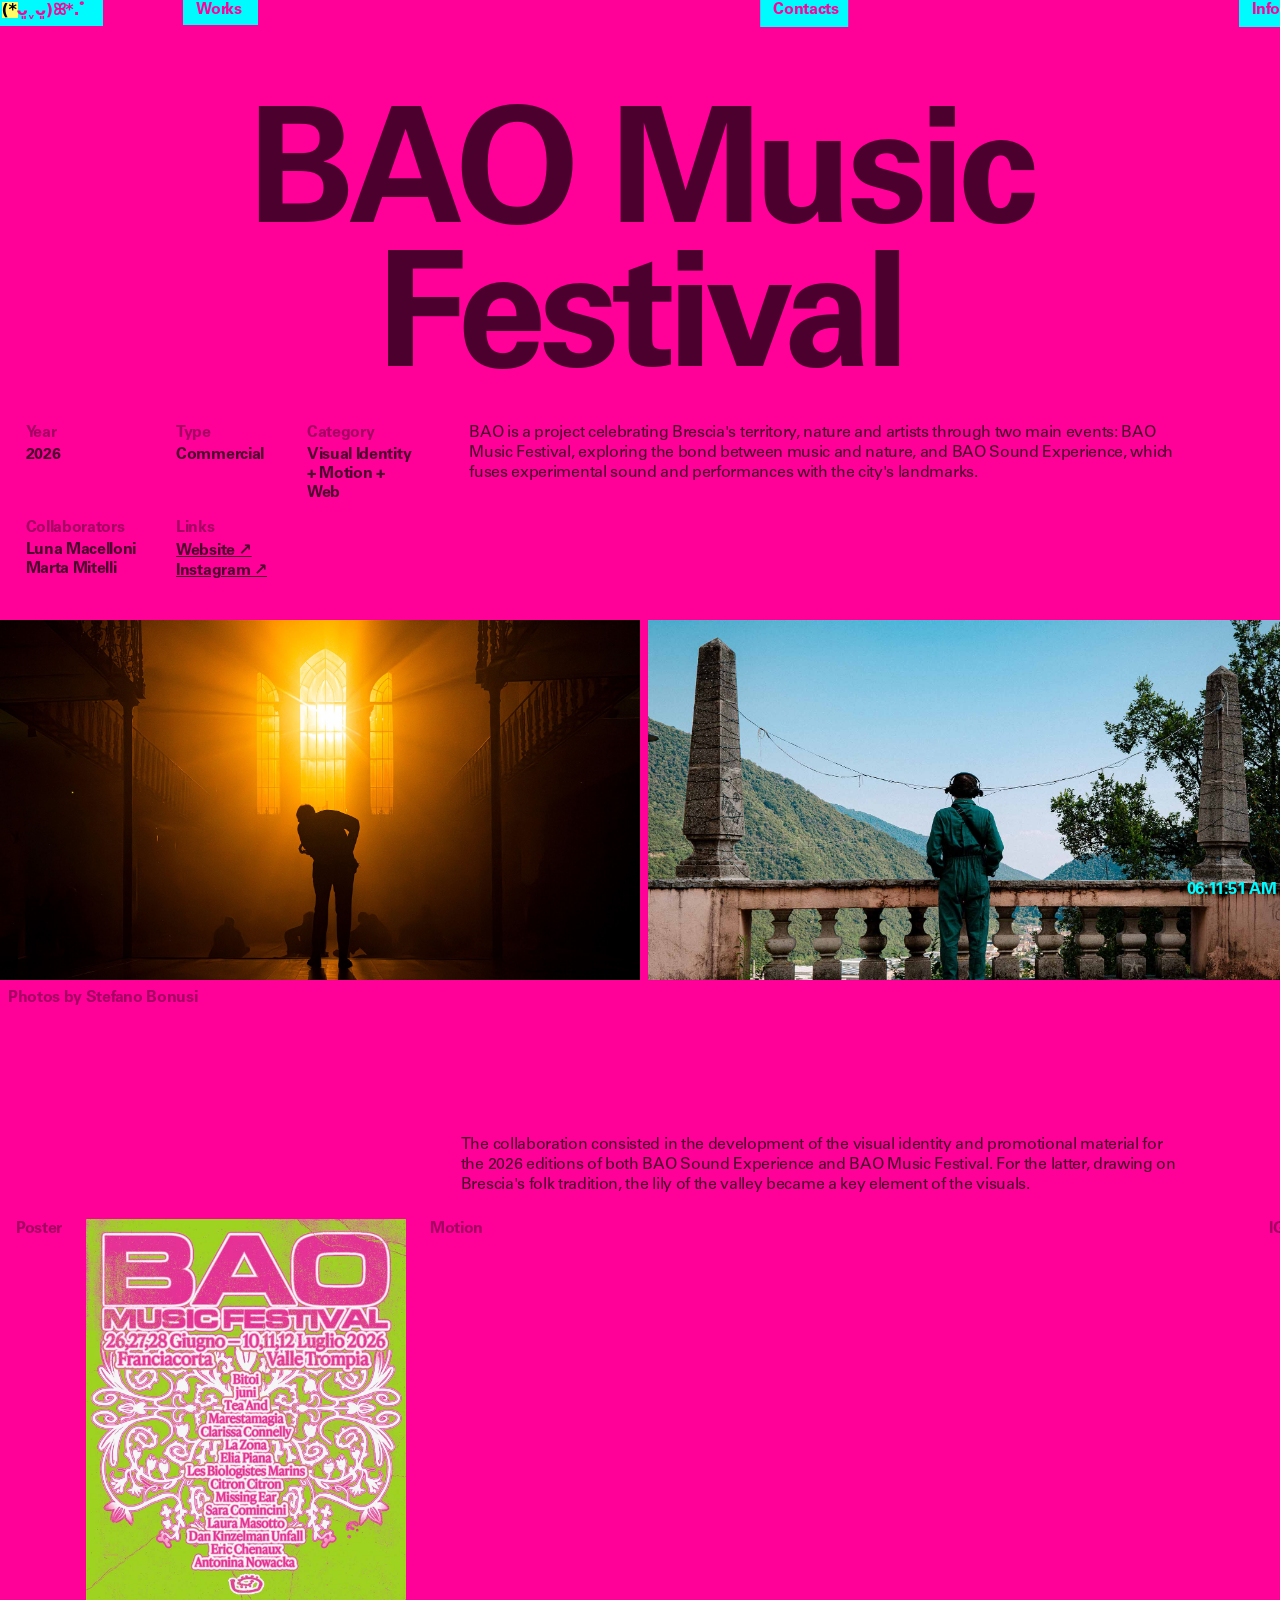
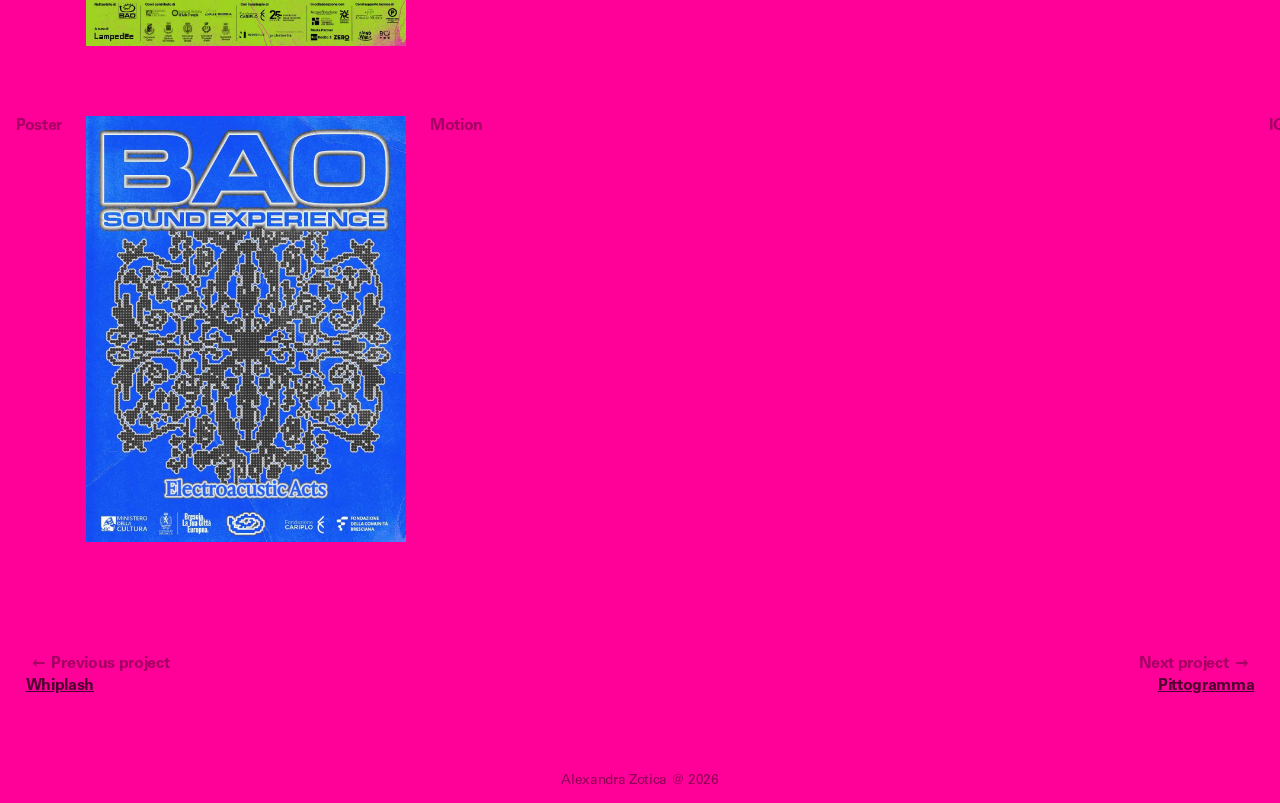
==== commit 9e535035: "Mobile fixes and styling updates" ====
--- a/project/BAO-Music-Festival.html
+++ b/project/BAO-Music-Festival.html
@@ -206,16 +206,16 @@
 
 <section class="project-gallery-h">
   <figure>
-    <img src="../assets/projects/BAO/bao-1.jpg" alt="BAO 2026 poster" loading="lazy" style="--w: 50vw; --w-mobile: 80vw;">
+    <img src="../assets/projects/BAO/bao-1.jpg" alt="BAO 2026 poster" style="--w: 50vw; --w-mobile: 80vw;">
   </figure>
     <figure>
-    <img src="../assets/projects/BAO/bao-6.jpg" alt="BAO 2026 poster" loading="lazy" style="--w: 50vw; --w-mobile: 80vw;">
-  </figure>
-  <figure>
-    <img src="../assets/projects/BAO/bao-4.jpg" alt="BAO 2026 poster" loading="lazy" style="--w: 50vw; --w-mobile: 80vw;">
-  </figure>
-  <figure>
-    <img src="../assets/projects/BAO/bao-5.jpg" alt="BAO 2026 poster" loading="lazy" style="--w: 50vw; --w-mobile: 80vw;">
+    <img src="../assets/projects/BAO/bao-6.jpg" alt="BAO 2026 poster"  style="--w: 50vw; --w-mobile: 80vw;">
+  </figure>
+  <figure>
+    <img src="../assets/projects/BAO/bao-4.jpg" alt="BAO 2026 poster"  style="--w: 50vw; --w-mobile: 80vw;">
+  </figure>
+  <figure>
+    <img src="../assets/projects/BAO/bao-5.jpg" alt="BAO 2026 poster"  style="--w: 50vw; --w-mobile: 80vw;">
   </figure>
 </section>
 
@@ -231,7 +231,7 @@
 
   <div class="gallery-label"><span>Poster</span></div>
   <figure>
-    <img src="../assets/projects/BAO/bao-poster 1.jpg" alt="BAO poster" loading="lazy" alt="BAO 2026 poster" loading="lazy" style="--w: 25vw; --w-mobile: 80vw;">
+    <img src="../assets/projects/BAO/bao-poster 1.jpg" alt="BAO poster" alt="BAO 2026 poster" style="--w: 25vw; --w-mobile: 80vw;">
   </figure>
 
   <div class="gallery-label"><span>Motion</span></div>
@@ -263,12 +263,12 @@
       
       <figure class="figure-quad">
   <div class="figure-quad-row">
-      <img src="../assets/projects/BAO/bao-18.jpg" alt="BAO poster" loading="lazy">
-      <img src="../assets/projects/BAO/bao-19.jpg" alt="BAO poster" loading="lazy">
+      <img src="../assets/projects/BAO/bao-18.jpg" alt="BAO poster">
+      <img src="../assets/projects/BAO/bao-19.jpg" alt="BAO poster">
   </div>
     <div class="figure-quad-row">
-      <img src="../assets/projects/BAO/bao-20.jpg" alt="BAO poster" loading="lazy">
-       <img src="../assets/projects/BAO/bao-21.jpg" alt="BAO poster" loading="lazy">
+      <img src="../assets/projects/BAO/bao-20.jpg" alt="BAO poster">
+       <img src="../assets/projects/BAO/bao-21.jpg" alt="BAO poster">
     </div>
       </figure>
 
@@ -291,7 +291,7 @@
     <div class="gallery-label"><span>Poster</span></div>
 
   <figure>
-    <img src="../assets/projects/BAO/bao-poster 2.jpg" loading="lazy" style="--w: 25vw; --w-mobile: 80vw;">
+    <img src="../assets/projects/BAO/bao-poster 2.jpg" style="--w: 25vw; --w-mobile: 80vw;">
   </figure>
 
     <div class="gallery-label"><span>Motion</span></div>
@@ -329,12 +329,12 @@
 
 <figure class="figure-quad">
   <div class="figure-quad-row">
-      <img src="../assets/projects/BAO/bao-22.jpg" alt="BAO poster" loading="lazy">
-      <img src="../assets/projects/BAO/bao-23.jpg" alt="BAO poster" loading="lazy">
+      <img src="../assets/projects/BAO/bao-22.jpg" alt="BAO poster">
+      <img src="../assets/projects/BAO/bao-23.jpg" alt="BAO poster">
   </div>
     <div class="figure-quad-row">
-      <img src="../assets/projects/BAO/bao-24.jpg" alt="BAO poster" loading="lazy">
-       <img src="../assets/projects/BAO/bao-25.jpg" alt="BAO poster" loading="lazy">
+      <img src="../assets/projects/BAO/bao-24.jpg" alt="BAO poster">
+       <img src="../assets/projects/BAO/bao-25.jpg" alt="BAO poster">
     </div>
       </figure>
 
--- a/style.css
+++ b/style.css
@@ -519,6 +519,11 @@
 /* ==========================================================================
    RESPONSIVE — MOBILE / SMALL SCREENS
    ========================================================================== */
+@media (hover: none) and (pointer: coarse) {
+  #custom-cursor {
+    display: none;
+  }
+}
 
 @media (max-width: 768px) {
 
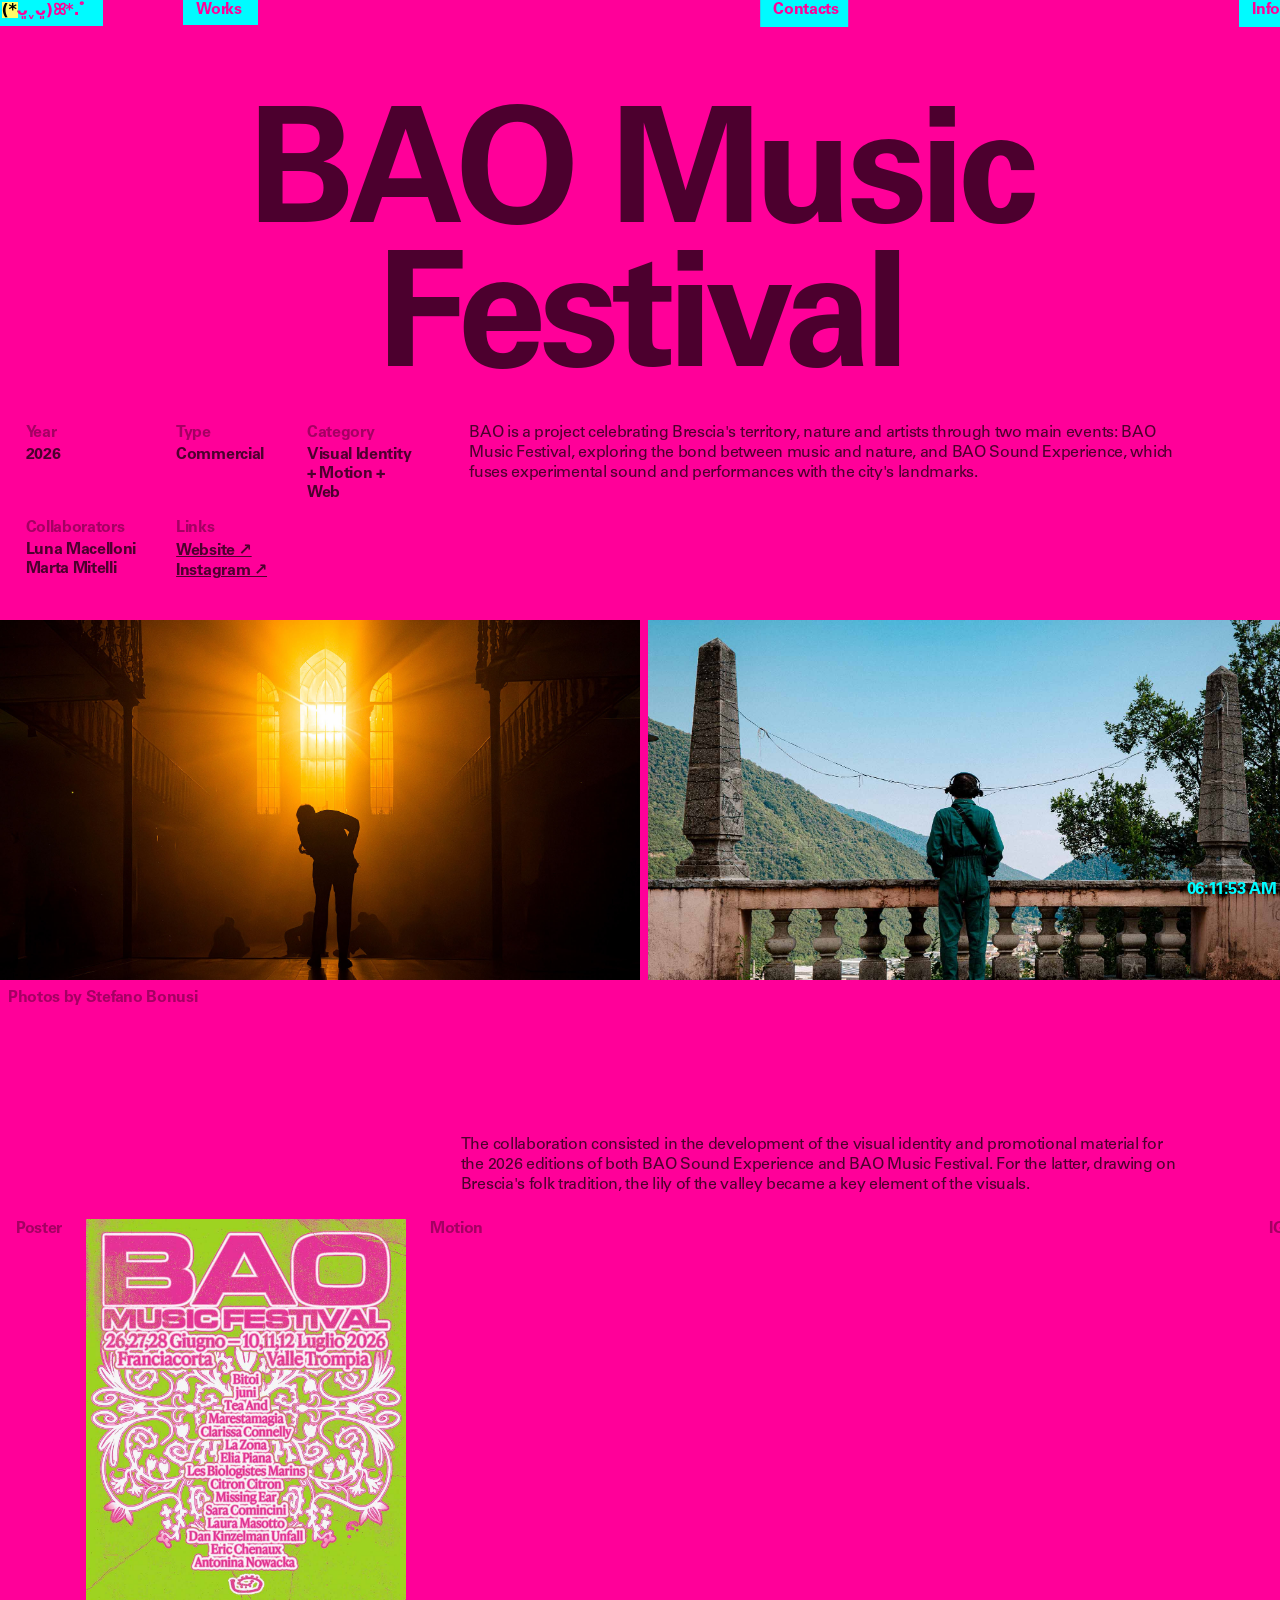
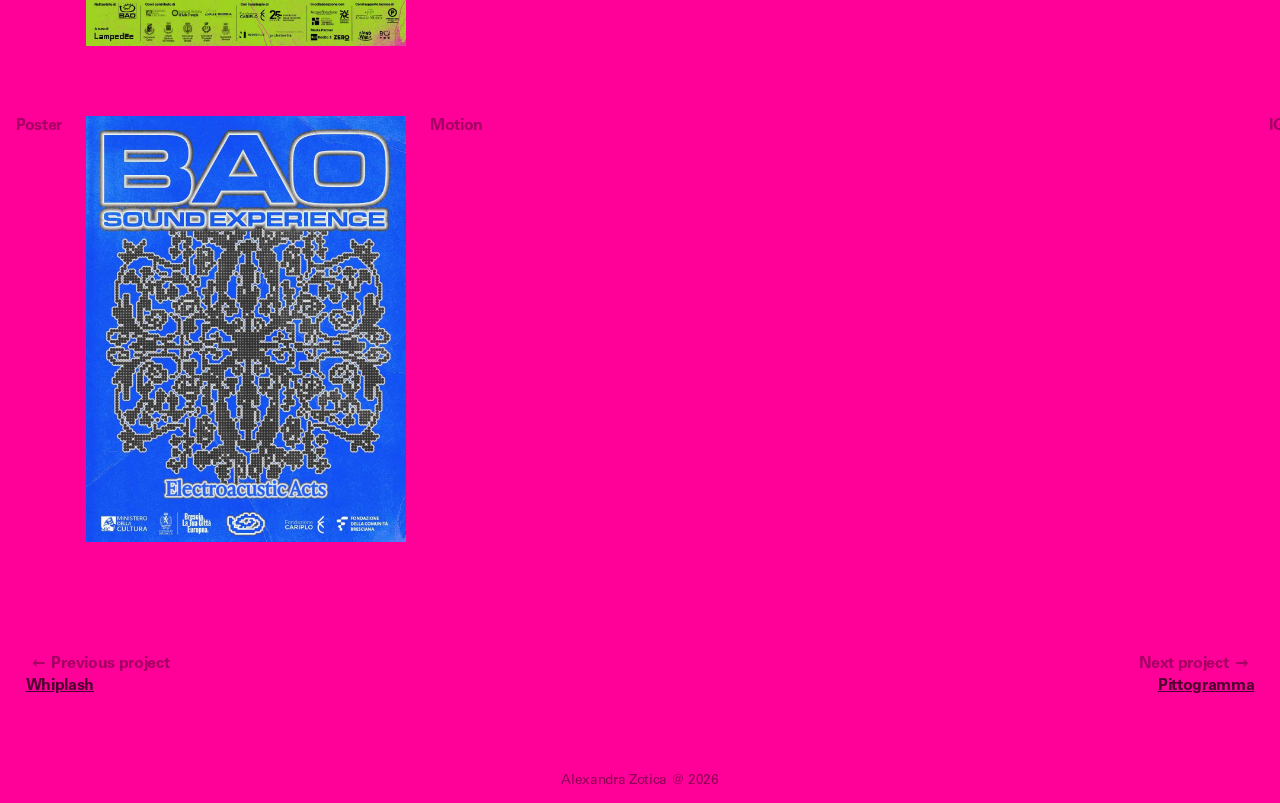
==== commit 586bf1e3: "Mobile fixes and styling updates" ====
--- a/project/BAO-Music-Festival.html
+++ b/project/BAO-Music-Festival.html
@@ -353,6 +353,8 @@
 <footer class="site-footer">
   <p>Alexandra Zotica @ 2026</p>
 </footer>
+
+<span id="hover-display"></span>
     <script src="../script.js"></script>
     <script src="../project-page.js"></script>
 </body>
--- a/style.css
+++ b/style.css
@@ -540,6 +540,15 @@
   gap: 0.5rem;
   }
 
+  .content .row a {
+    position: relative;
+    z-index: 2;
+  }
+
+  .content .row-mask {
+    z-index: 1;
+  }
+
   .menu-item,
 .menu-item.menu-link {
   flex: 0 0 auto;
@@ -565,15 +574,14 @@
 
   /* ---- Info panel: full-width, single column ---- */
   
-  #info.show-menu .panel {
-  left: auto;
-  right: 0;
-  width: 83vw;
-  height: 90vh;
-  font-size: clamp(0.95rem, 2vw, 1rem);
-  height: clamp(31.3rem, 83.5vh, 62.6rem); 
-  overflow-y:auto;
-}
+   #info.show-menu .panel {
+    left: auto;
+    right: 0;
+    width: 83vw;
+    font-size: clamp(0.95rem, 2vw, 1rem);
+    height: clamp(31.3rem, calc(83.5vh - var(--sticky-offset)), calc(62.6rem - var(--sticky-offset)));
+    overflow-y: auto;
+  }
 
 #info.show-menu .panel .content {
   padding: 1rem 1rem;
@@ -639,3 +647,52 @@
   color:  rgba(0, 0, 0, 0.75);
 }
 
+#hover-display {
+  position: fixed;
+  display: block;
+  padding: 2rem 0rem;
+  bottom: 0rem;
+  height: var(--sticky-offset);
+  line-height: 9rem;
+  font-size: 10rem;
+  font-weight: 700;
+  color: rgba(0, 251, 255, 0);
+  pointer-events: none;
+  transition: color .2s ease, background-color .3s ease;
+  z-index: 10000;
+}
+
+
+#hover-display.visible {
+  color: rgb(255, 0, 153);
+  background-color: rgba(0, 251, 255);
+}
+
+html:has(#info.show-menu) #az,
+html:has(#info.show-menu) .hour,
+html:has(#info.show-menu) #hover-display.visible,
+html:has(#works.show-menu) #az,
+html:has(#works.show-menu) .hour,
+html:has(#works.show-menu) #hover-display.visible,
+html:has(#contacts.show-menu) #az,
+html:has(#contacts.show-menu) .hour,
+html:has(#contacts.show-menu) #hover-display.visible {
+  color: rgba(0, 0, 0, 0.8);
+  transition: color .3s ease;
+}
+
+@media (max-width: 768px) {
+
+#hover-display {
+  padding: 1.5rem 0rem;
+  bottom: 0rem;
+  height: var(--sticky-offset);
+  line-height: 9rem;
+  font-size: 6rem;
+  font-weight: 700;
+  color: rgba(0, 251, 255, 0);
+  pointer-events: none;
+  transition: color .2s ease, background-color .3s ease;
+  z-index: 10000;
+}
+}
--- a/project-page-style.css
+++ b/project-page-style.css
@@ -1,9 +1,10 @@
 /* fixed — excludes the cursor from the blur */
-html:has(#info.show-menu) body > *:not(#fixed):not(#custom-cursor),
-html:has(#works.show-menu) body > *:not(#fixed):not(#custom-cursor),
-html:has(#contacts.show-menu) body > *:not(#fixed):not(#custom-cursor) {
+html:has(#info.show-menu) body > *:not(#fixed):not(#custom-cursor):not(#hover-display),
+html:has(#works.show-menu) body > *:not(#fixed):not(#custom-cursor):not(#hover-display),
+html:has(#contacts.show-menu) body > *:not(#fixed):not(#custom-cursor):not(#hover-display) {
   filter: blur(20px);
   transition: filter .3s ease;
+    pointer-events: none;
 }
 
 .menu-item .label {
